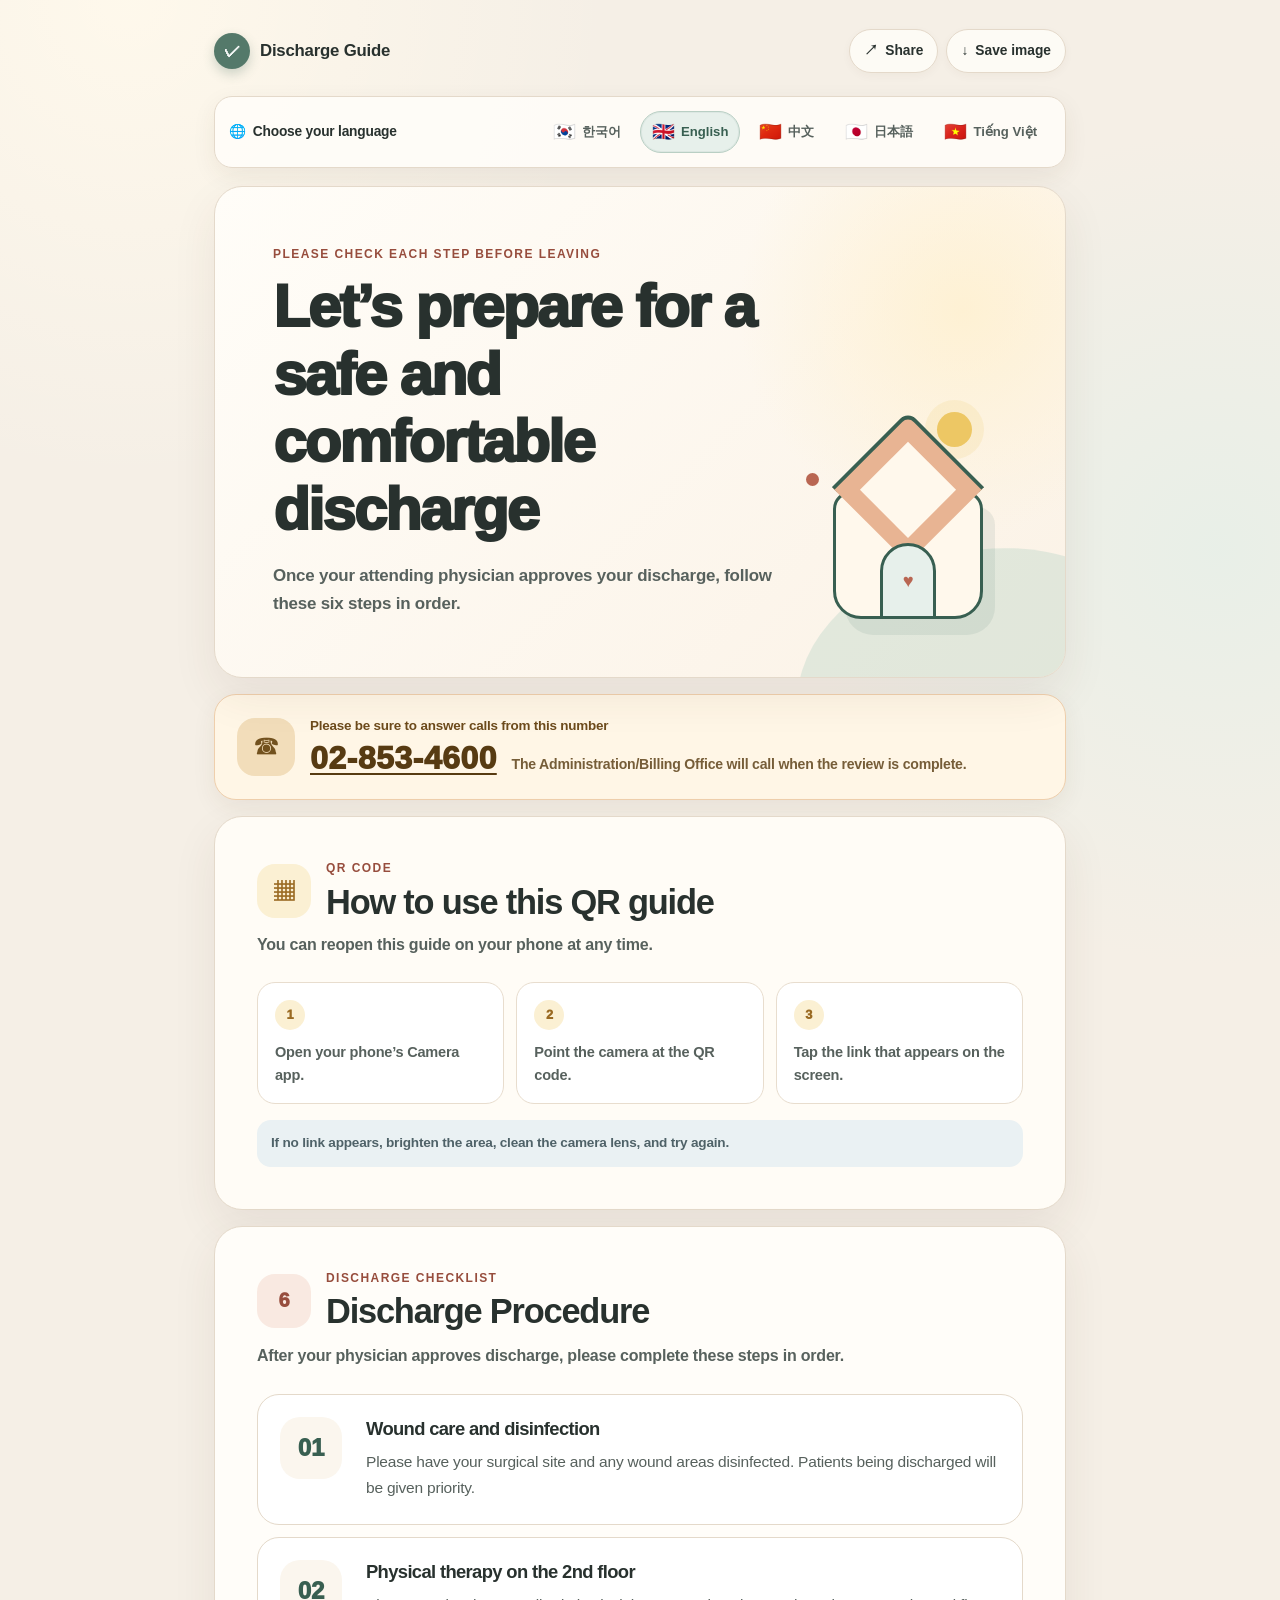
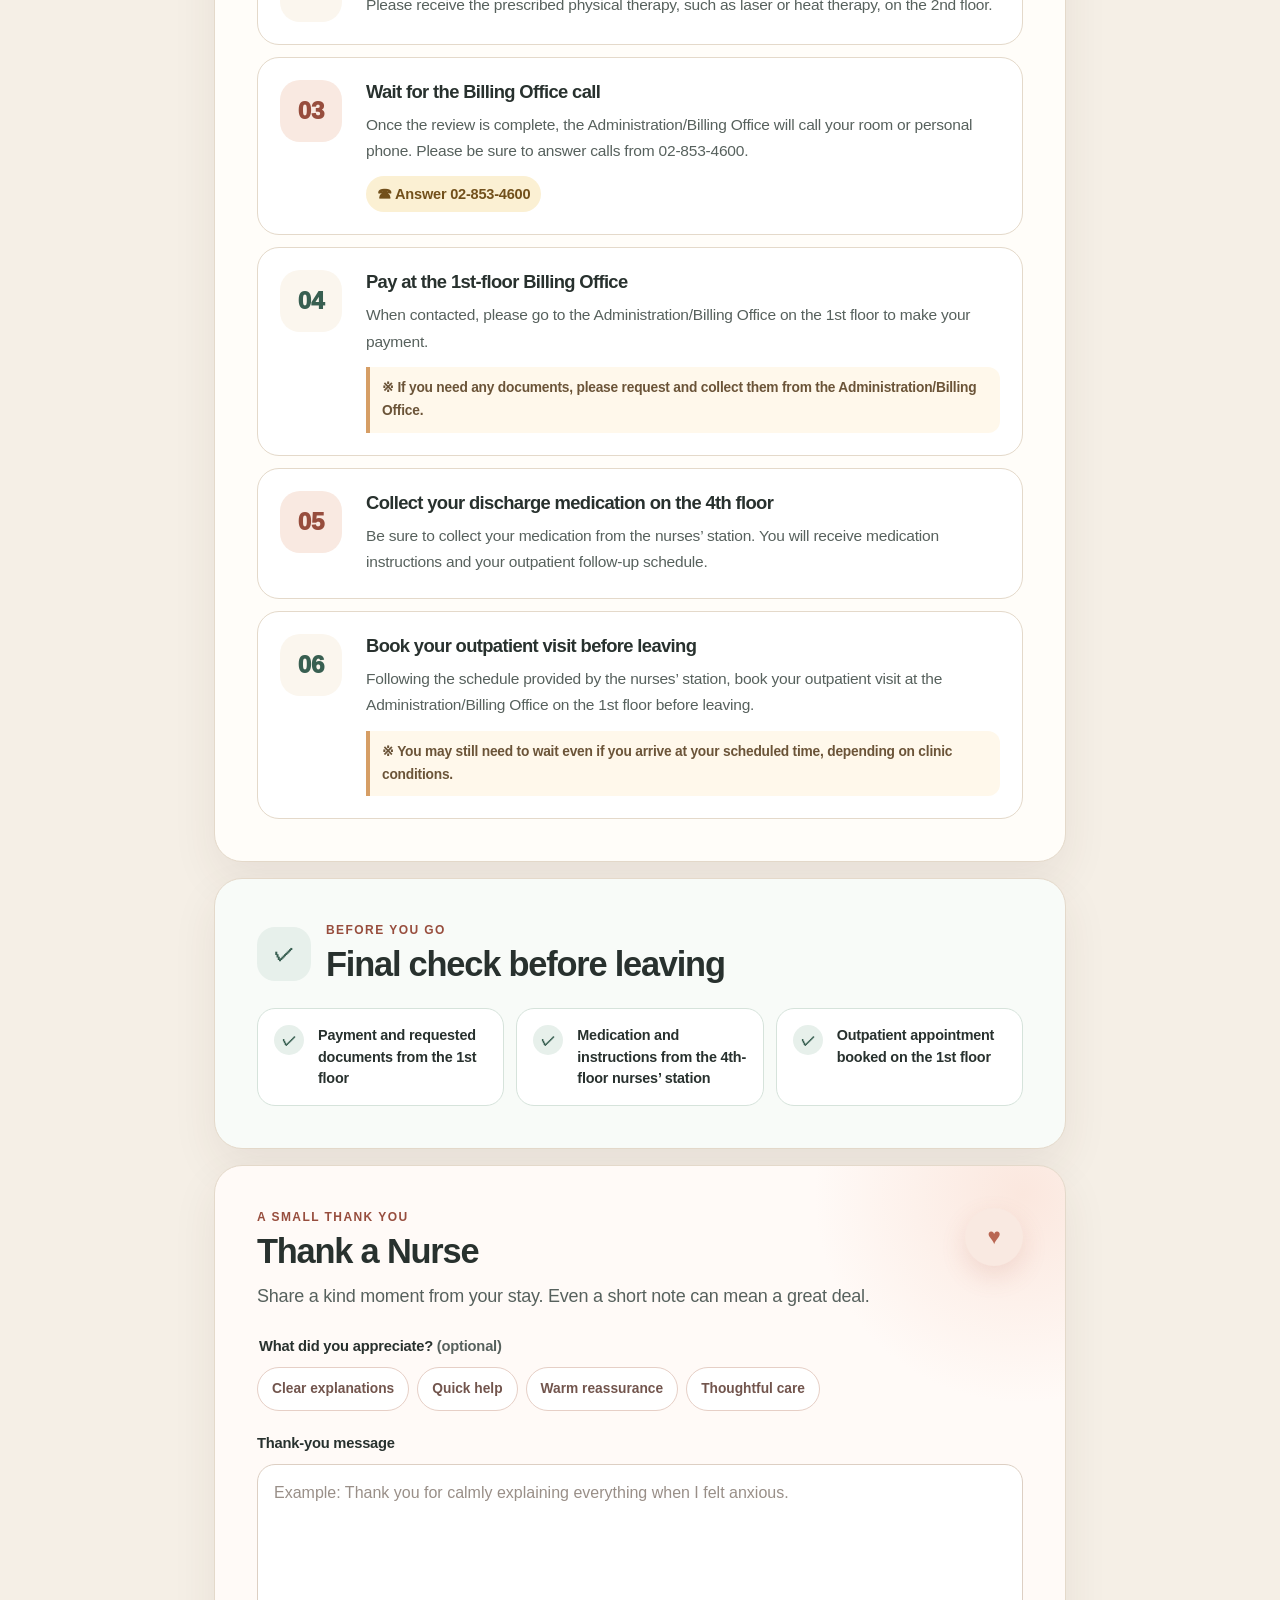
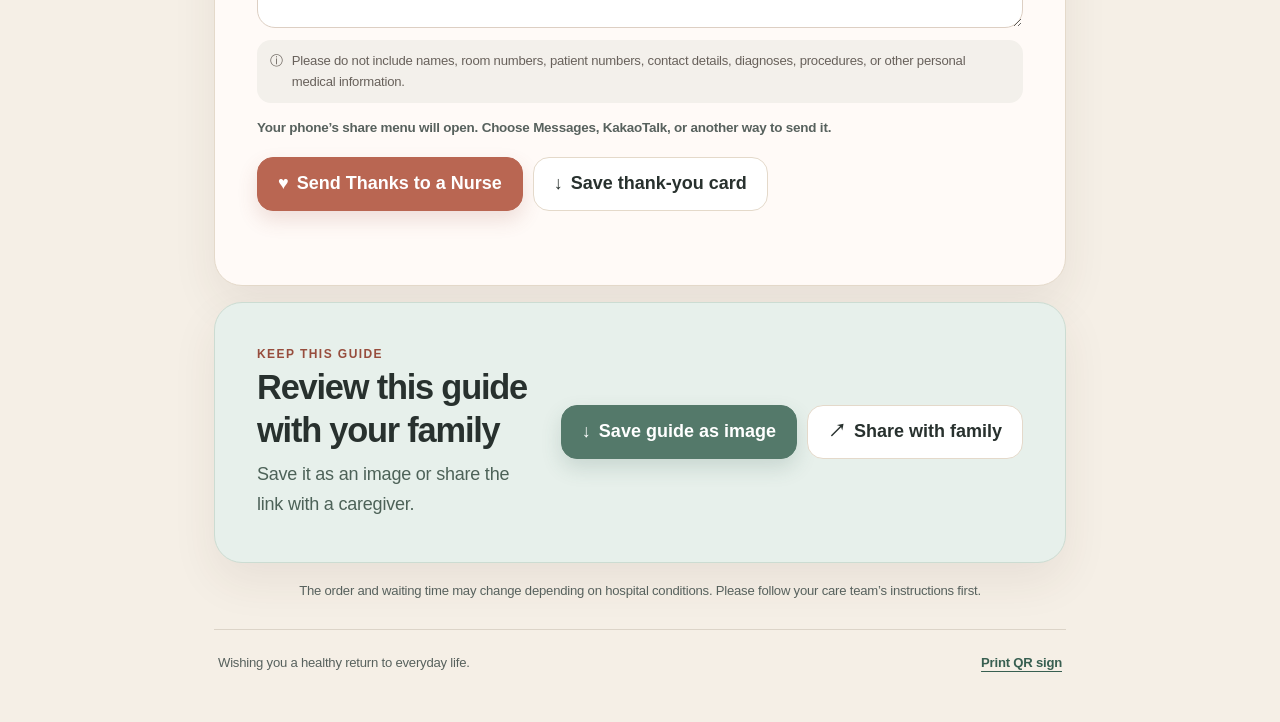
==== discharge/index.html @ b73a65ed "feat: add multilingual discharge guide" ====
<!doctype html>
<html lang="ko">
  <head>
    <meta charset="utf-8" />
    <meta name="viewport" content="width=device-width, initial-scale=1" />
    <meta name="theme-color" content="#f7f0e6" />
    <meta name="description" content="퇴원 절차를 큰 글씨와 여러 언어로 확인하고 이미지로 저장하거나 가족에게 공유할 수 있는 안내문입니다." />
    <meta property="og:type" content="website" />
    <meta property="og:title" content="퇴원 절차 안내" />
    <meta property="og:description" content="안전하고 편안한 퇴원을 함께 준비할게요. 6단계 퇴원 절차를 여러 언어로 확인하세요." />
    <meta property="og:url" content="https://94bavinck-arch.github.io/Perioperative_Care/discharge/" />
    <meta property="og:image" content="https://94bavinck-arch.github.io/Perioperative_Care/discharge/og.png" />
    <meta property="og:image:width" content="1734" />
    <meta property="og:image:height" content="907" />
    <meta property="og:image:alt" content="퇴원 절차 안내 — 안전하고 편안한 퇴원을 함께 준비할게요" />
    <meta name="twitter:card" content="summary_large_image" />
    <title>퇴원 절차 안내</title>
    <link rel="stylesheet" href="./styles.css?v=1" />
  </head>
  <body>
    <a id="skipLink" class="skip-link" href="#dischargeSteps">본문으로 바로가기</a>

    <main id="guideView" class="page-shell">
      <header class="site-header" aria-label="퇴원 안내 상단">
        <a class="brand-mark" href="./" aria-label="퇴원 절차 안내 홈">
          <span class="brand-icon" aria-hidden="true">✓</span>
          <span id="brandText">퇴원 안내</span>
        </a>
        <div class="header-actions">
          <button id="headerShareButton" class="icon-action" type="button">
            <span aria-hidden="true">↗</span>
            <span id="headerShareLabel">공유</span>
          </button>
          <button id="headerSaveButton" class="icon-action" type="button">
            <span aria-hidden="true">↓</span>
            <span id="headerSaveLabel">이미지 저장</span>
          </button>
        </div>
      </header>

      <nav class="language-panel" aria-labelledby="languageTitle">
        <div class="language-heading">
          <span aria-hidden="true">🌐</span>
          <strong id="languageTitle">언어를 선택하세요</strong>
        </div>
        <div id="languageButtons" class="language-buttons" role="radiogroup" aria-label="언어 선택"></div>
      </nav>

      <section class="hero-card" aria-labelledby="pageTitle">
        <div class="hero-copy">
          <p id="eyebrow" class="eyebrow">퇴원 전, 순서대로 확인해주세요</p>
          <h1 id="pageTitle">안전하고 편안한 퇴원을<br class="wide-only" /> 함께 준비할게요</h1>
          <p id="heroIntro" class="hero-intro">주치의가 퇴원을 허락하면 아래 6단계를 순서대로 진행합니다.</p>
        </div>
        <div class="hero-art" aria-hidden="true">
          <span class="sun-dot one"></span>
          <span class="sun-dot two"></span>
          <div class="home-shape">
            <span class="home-roof"></span>
            <span class="home-door">♥</span>
          </div>
        </div>
      </section>

      <section class="phone-alert" aria-labelledby="phoneTitle">
        <span class="phone-symbol" aria-hidden="true">☎</span>
        <div>
          <p id="phoneTitle">이 번호로 오는 전화를 꼭 받아주세요</p>
          <a href="tel:028534600" aria-label="02-853-4600 전화하기">02-853-4600</a>
          <span id="phoneHelp">심사가 끝나면 원무과에서 연락드립니다.</span>
        </div>
      </section>

      <section class="scan-card" aria-labelledby="scanTitle">
        <div class="section-heading compact">
          <span class="section-icon warm" aria-hidden="true">▦</span>
          <div>
            <p id="scanKicker" class="section-kicker">QR CODE</p>
            <h2 id="scanTitle">QR 안내문 이용 방법</h2>
          </div>
        </div>
        <p id="scanLead" class="section-lead">휴대폰으로 언제든 다시 볼 수 있습니다.</p>
        <ol id="scanSteps" class="scan-steps"></ol>
        <p id="scanTip" class="soft-note"></p>
      </section>

      <section class="guide-section" aria-labelledby="procedureTitle">
        <div class="section-heading">
          <span class="section-icon" aria-hidden="true">6</span>
          <div>
            <p id="procedureKicker" class="section-kicker">DISCHARGE CHECKLIST</p>
            <h2 id="procedureTitle">퇴원 절차</h2>
          </div>
        </div>
        <p id="procedureLead" class="section-lead">주치의 퇴원 허락 후 다음 순서대로 진행해주세요.</p>
        <div id="dischargeSteps" class="step-list" tabindex="-1"></div>
      </section>

      <section class="final-check" aria-labelledby="finalCheckTitle">
        <div class="section-heading compact">
          <span class="section-icon sage" aria-hidden="true">✓</span>
          <div>
            <p id="finalKicker" class="section-kicker">BEFORE YOU GO</p>
            <h2 id="finalCheckTitle">퇴원 전 마지막 확인</h2>
          </div>
        </div>
        <div id="finalCheckItems" class="check-grid"></div>
      </section>

      <section class="feedback-card" aria-labelledby="feedbackTitle">
        <div class="feedback-intro">
          <div>
            <p id="feedbackKicker" class="section-kicker">A SMALL THANK YOU</p>
            <h2 id="feedbackTitle">간호사에게 감사인사 전하기</h2>
            <p id="feedbackLead">입원 중 따뜻했던 순간을 남겨주세요. 짧은 한마디도 큰 힘이 됩니다.</p>
          </div>
          <span class="heart-badge" aria-hidden="true">♥</span>
        </div>

        <form id="feedbackForm" novalidate>
          <fieldset class="tag-fieldset">
            <legend id="tagLegend">어떤 점이 고마웠나요? <span>(선택)</span></legend>
            <div id="feedbackTags" class="feedback-tags"></div>
          </fieldset>
          <label class="message-field" for="feedbackMessage">
            <span id="messageLabel">감사 메시지</span>
            <textarea id="feedbackMessage" name="message" rows="5" maxlength="500" placeholder="예: 불안할 때 차분하게 설명해주셔서 감사했습니다." required></textarea>
          </label>
          <div class="privacy-note">
            <span aria-hidden="true">ⓘ</span>
            <p id="privacyText">이름, 병실, 환자번호, 연락처, 진단명·수술명 등 개인정보나 진료정보는 적지 마세요.</p>
          </div>
          <p id="feedbackModeNote" class="feedback-mode-note"></p>
          <div class="feedback-actions">
            <button id="sendThanksButton" class="primary-button" type="submit">
              <span aria-hidden="true">♥</span>
              <span id="sendThanksLabel">간호사에게 감사인사 전하기</span>
            </button>
            <button id="saveThanksButton" class="secondary-button" type="button">
              <span aria-hidden="true">↓</span>
              <span id="saveThanksLabel">감사카드 이미지 저장</span>
            </button>
          </div>
          <p id="feedbackStatus" class="form-status" role="status" aria-live="polite"></p>
        </form>
      </section>

      <section class="action-card" aria-labelledby="keepTitle">
        <div>
          <p id="keepKicker" class="section-kicker">KEEP THIS GUIDE</p>
          <h2 id="keepTitle">안내문을 가족과 함께 확인하세요</h2>
          <p id="keepLead">이미지로 보관하거나 보호자에게 링크를 보낼 수 있습니다.</p>
        </div>
        <div class="large-actions">
          <button id="saveGuideButton" class="primary-button" type="button">
            <span aria-hidden="true">↓</span>
            <span id="saveGuideLabel">안내문 이미지 저장</span>
          </button>
          <button id="shareGuideButton" class="secondary-button" type="button">
            <span aria-hidden="true">↗</span>
            <span id="shareGuideLabel">보호자에게 공유</span>
          </button>
        </div>
      </section>

      <p id="carePriority" class="care-priority">병원 상황에 따라 순서나 대기시간이 달라질 수 있으며, 담당 의료진의 설명이 우선입니다.</p>

      <footer class="site-footer">
        <span id="footerText">건강한 일상으로 돌아가는 길을 응원합니다.</span>
        <a id="posterLink" href="?poster=1">QR 안내문 인쇄</a>
      </footer>
    </main>

    <main id="posterView" class="poster-shell is-hidden" aria-labelledby="posterTitle">
      <section id="posterPaper" class="poster-paper">
        <p id="posterKicker" class="poster-kicker">DISCHARGE GUIDE</p>
        <h1 id="posterTitle">퇴원 절차,<br />휴대폰으로 편하게 확인하세요</h1>
        <p id="posterLead">카메라로 QR 코드를 비추고 화면에 뜨는 링크를 눌러주세요.</p>
        <div class="poster-qr-frame">
          <canvas id="posterQrCanvas" width="480" height="480" aria-label="퇴원 안내 QR code"></canvas>
        </div>
        <div id="posterSteps" class="poster-steps"></div>
        <p id="posterLanguages" class="poster-languages">🇰🇷 한국어 · 🇬🇧 English · 🇨🇳 中文 · 🇯🇵 日本語 · 🇻🇳 Tiếng Việt</p>
        <p id="posterPhone" class="poster-phone">원무과 연락 02-853-4600</p>
      </section>
      <div class="poster-actions">
        <button id="printPosterButton" class="primary-button" type="button">인쇄하기</button>
        <button id="downloadQrButton" class="secondary-button" type="button">QR 이미지 저장</button>
        <a id="backToGuideLink" class="text-link" href="./">안내문으로 돌아가기</a>
      </div>
    </main>

    <div id="toast" class="toast" role="status" aria-live="polite"></div>

    <noscript>
      <div class="noscript-box">이 안내문을 보려면 브라우저에서 JavaScript를 허용해주세요. 원무과 연락: 02-853-4600</div>
    </noscript>

    <script src="./config.js?v=1"></script>
    <script src="../qrcode.js?v=2.0.4"></script>
    <script src="./app.js?v=1"></script>
  </body>
</html>
---- discharge/styles.css ----
:root {
  color-scheme: light;
  --page: #f5efe6;
  --page-deep: #eee4d7;
  --surface: #fffdf9;
  --surface-soft: #fbf6ee;
  --ink: #28312e;
  --ink-soft: #57615d;
  --line: #e4d9ca;
  --sage: #54796a;
  --sage-deep: #385f51;
  --sage-soft: #e7f0eb;
  --coral: #b96652;
  --coral-deep: #974d3d;
  --coral-soft: #f9e9e1;
  --amber: #9a6a22;
  --amber-soft: #fbf0d3;
  --blue-soft: #eaf1f3;
  --focus: #245f9a;
  --shadow: 0 18px 45px rgba(74, 55, 35, 0.08);
  --shadow-small: 0 8px 24px rgba(74, 55, 35, 0.07);
}

* {
  box-sizing: border-box;
}

html {
  scroll-behavior: smooth;
  -webkit-text-size-adjust: 100%;
}

body {
  margin: 0;
  min-width: 320px;
  min-height: 100vh;
  background:
    radial-gradient(circle at 10% 0%, rgba(255, 249, 236, 0.95) 0, transparent 30rem),
    radial-gradient(circle at 95% 14%, rgba(228, 239, 232, 0.75) 0, transparent 26rem),
    var(--page);
  color: var(--ink);
  font-family: -apple-system, BlinkMacSystemFont, "Apple SD Gothic Neo", "Noto Sans KR", "Segoe UI", sans-serif;
  font-size: 18px;
  line-height: 1.65;
  letter-spacing: -0.012em;
  overflow-wrap: anywhere;
}

button,
textarea,
input {
  font: inherit;
}

button,
a {
  -webkit-tap-highlight-color: transparent;
}

button {
  cursor: pointer;
}

button:focus-visible,
a:focus-visible,
textarea:focus-visible,
[tabindex]:focus-visible {
  outline: 3px solid var(--focus);
  outline-offset: 3px;
}

h1,
h2,
h3,
p {
  margin-top: 0;
}

h1,
h2,
h3 {
  letter-spacing: -0.035em;
}

.is-hidden {
  display: none !important;
}

.skip-link {
  position: fixed;
  top: 10px;
  left: 10px;
  z-index: 100;
  transform: translateY(-160%);
  border-radius: 10px;
  background: var(--ink);
  color: #fff;
  padding: 10px 14px;
  font-weight: 800;
  text-decoration: none;
}

.skip-link:focus {
  transform: translateY(0);
}

.page-shell {
  width: min(900px, 100%);
  margin: 0 auto;
  padding: 22px 24px 48px;
}

.site-header {
  display: flex;
  align-items: center;
  justify-content: space-between;
  gap: 16px;
  min-height: 58px;
  margin-bottom: 16px;
}

.brand-mark {
  display: inline-flex;
  align-items: center;
  gap: 10px;
  color: var(--ink);
  font-size: 1.05rem;
  font-weight: 900;
  text-decoration: none;
}

.brand-icon {
  display: grid;
  place-items: center;
  width: 36px;
  height: 36px;
  border-radius: 50%;
  background: var(--sage);
  color: #fff;
  box-shadow: 0 5px 12px rgba(56, 95, 81, 0.24);
}

.header-actions {
  display: flex;
  gap: 8px;
}

.icon-action {
  display: inline-flex;
  align-items: center;
  justify-content: center;
  gap: 7px;
  min-height: 44px;
  border: 1px solid var(--line);
  border-radius: 999px;
  background: rgba(255, 253, 249, 0.86);
  color: var(--ink);
  padding: 0 14px;
  font-size: 0.86rem;
  font-weight: 850;
  box-shadow: 0 3px 10px rgba(74, 55, 35, 0.04);
}

.icon-action:hover {
  border-color: #cabaa7;
  background: #fff;
}

.language-panel {
  display: flex;
  align-items: center;
  justify-content: space-between;
  gap: 14px;
  margin-bottom: 18px;
  border: 1px solid var(--line);
  border-radius: 18px;
  background: rgba(255, 253, 249, 0.9);
  padding: 12px 14px;
  box-shadow: var(--shadow-small);
}

.language-heading {
  display: flex;
  align-items: center;
  gap: 7px;
  flex: 0 0 auto;
  font-size: 0.86rem;
}

.language-buttons {
  display: flex;
  justify-content: flex-end;
  gap: 7px;
  overflow-x: auto;
  scrollbar-width: thin;
  padding: 2px;
}

.language-button {
  display: inline-flex;
  align-items: center;
  justify-content: center;
  gap: 6px;
  min-width: max-content;
  min-height: 42px;
  border: 1px solid transparent;
  border-radius: 999px;
  background: transparent;
  color: var(--ink-soft);
  padding: 0 11px;
  font-size: 0.82rem;
  font-weight: 800;
}

.language-button .flag {
  font-size: 1.15rem;
  line-height: 1;
}

.language-button:hover {
  background: var(--surface-soft);
}

.language-button[aria-checked="true"] {
  border-color: #b9cfc4;
  background: var(--sage-soft);
  color: var(--sage-deep);
  box-shadow: inset 0 0 0 1px rgba(56, 95, 81, 0.06);
}

.hero-card,
.scan-card,
.guide-section,
.final-check,
.feedback-card,
.action-card {
  border: 1px solid var(--line);
  border-radius: 28px;
  background: var(--surface);
  box-shadow: var(--shadow);
}

.hero-card {
  position: relative;
  display: grid;
  grid-template-columns: 1fr 210px;
  min-height: 340px;
  margin-bottom: 16px;
  padding: clamp(30px, 6vw, 58px);
  overflow: hidden;
  background:
    radial-gradient(circle at 88% 25%, rgba(255, 239, 202, 0.72) 0, transparent 14rem),
    linear-gradient(135deg, #fffdf8, #fbf2e6);
}

.hero-card::after {
  content: "";
  position: absolute;
  right: -90px;
  bottom: -125px;
  width: 360px;
  height: 250px;
  border-radius: 50%;
  background: rgba(197, 218, 205, 0.48);
  transform: rotate(-14deg);
}

.hero-copy {
  position: relative;
  z-index: 2;
  align-self: center;
}

.eyebrow,
.section-kicker {
  margin-bottom: 8px;
  color: var(--coral-deep);
  font-size: 0.75rem;
  font-weight: 900;
  letter-spacing: 0.12em;
  text-transform: uppercase;
}

.hero-card h1 {
  max-width: 620px;
  margin-bottom: 18px;
  font-size: clamp(2.1rem, 7.3vw, 3.75rem);
  line-height: 1.13;
  font-weight: 920;
}

.hero-intro {
  max-width: 600px;
  margin-bottom: 0;
  color: var(--ink-soft);
  font-size: 1.06rem;
  font-weight: 650;
  line-height: 1.68;
}

.hero-art {
  position: relative;
  z-index: 2;
  align-self: end;
  width: 190px;
  height: 210px;
}

.home-shape {
  position: absolute;
  right: 4px;
  bottom: 0;
  width: 150px;
  height: 128px;
  border-radius: 18px 18px 28px 28px;
  background: #fff8ec;
  border: 3px solid var(--sage-deep);
  box-shadow: 12px 16px 0 rgba(84, 121, 106, 0.11);
}

.home-roof {
  position: absolute;
  left: 18px;
  top: -61px;
  width: 108px;
  height: 108px;
  border-top: 4px solid var(--sage-deep);
  border-left: 4px solid var(--sage-deep);
  border-radius: 12px 0 0 0;
  background: #e8b493;
  transform: rotate(45deg);
}

.home-roof::after {
  content: "";
  position: absolute;
  inset: 18px;
  background: #fff8ec;
}

.home-door {
  position: absolute;
  left: 50%;
  bottom: -3px;
  display: grid;
  place-items: center;
  width: 56px;
  height: 76px;
  border: 3px solid var(--sage-deep);
  border-radius: 28px 28px 0 0;
  background: var(--sage-soft);
  color: var(--coral);
  font-size: 1.15rem;
  transform: translateX(-50%);
}

.sun-dot {
  position: absolute;
  display: block;
  border-radius: 50%;
  background: #edc764;
}

.sun-dot.one {
  top: 3px;
  right: 15px;
  width: 35px;
  height: 35px;
  box-shadow: 0 0 0 12px rgba(237, 199, 100, 0.16);
}

.sun-dot.two {
  top: 64px;
  left: 9px;
  width: 13px;
  height: 13px;
  background: var(--coral);
}

.phone-alert {
  display: grid;
  grid-template-columns: 58px 1fr;
  gap: 15px;
  align-items: center;
  margin-bottom: 16px;
  border: 1px solid #efcfac;
  border-radius: 22px;
  background: #fff6e6;
  padding: 20px 22px;
  box-shadow: var(--shadow-small);
}

.phone-symbol {
  display: grid;
  place-items: center;
  width: 58px;
  height: 58px;
  border-radius: 18px;
  background: #f2ddba;
  color: #72511e;
  font-size: 1.7rem;
}

.phone-alert p {
  margin-bottom: 1px;
  color: #6d4b1c;
  font-size: 0.84rem;
  font-weight: 850;
}

.phone-alert a {
  display: inline-block;
  margin-right: 10px;
  color: #573b12;
  font-size: clamp(1.45rem, 5vw, 2rem);
  font-weight: 950;
  letter-spacing: 0.015em;
  line-height: 1.25;
  text-decoration-thickness: 2px;
  text-underline-offset: 4px;
}

.phone-alert div > span {
  color: #765d38;
  font-size: 0.88rem;
  font-weight: 650;
}

.scan-card,
.guide-section,
.final-check,
.feedback-card,
.action-card {
  margin-top: 16px;
  padding: clamp(24px, 5vw, 42px);
}

.section-heading {
  display: flex;
  align-items: center;
  gap: 15px;
  margin-bottom: 10px;
}

.section-heading.compact {
  margin-bottom: 8px;
}

.section-heading h2,
.feedback-card h2,
.action-card h2 {
  margin-bottom: 0;
  font-size: clamp(1.55rem, 4.5vw, 2.15rem);
  line-height: 1.25;
}

.section-heading .section-kicker,
.feedback-intro .section-kicker,
.action-card .section-kicker {
  margin-bottom: 2px;
}

.section-icon {
  display: grid;
  place-items: center;
  flex: 0 0 auto;
  width: 54px;
  height: 54px;
  border-radius: 18px;
  background: var(--coral-soft);
  color: var(--coral-deep);
  font-size: 1.25rem;
  font-weight: 950;
}

.section-icon.warm {
  background: var(--amber-soft);
  color: var(--amber);
}

.section-icon.sage {
  background: var(--sage-soft);
  color: var(--sage-deep);
}

.section-lead {
  margin-bottom: 24px;
  color: var(--ink-soft);
  font-size: 1rem;
  font-weight: 620;
}

.scan-card {
  background: #fffcf6;
}

.scan-steps {
  display: grid;
  grid-template-columns: repeat(3, 1fr);
  gap: 12px;
  margin: 0;
  padding: 0;
  counter-reset: scan;
  list-style: none;
}

.scan-steps li {
  min-width: 0;
  border: 1px solid #e8ddce;
  border-radius: 18px;
  background: #fff;
  padding: 17px;
  color: var(--ink-soft);
  font-size: 0.91rem;
  font-weight: 650;
  line-height: 1.55;
}

.scan-steps li::before {
  counter-increment: scan;
  content: counter(scan);
  display: grid;
  place-items: center;
  width: 30px;
  height: 30px;
  margin-bottom: 11px;
  border-radius: 50%;
  background: var(--amber-soft);
  color: var(--amber);
  font-size: 0.8rem;
  font-weight: 950;
}

.soft-note {
  margin: 16px 0 0;
  border-radius: 14px;
  background: var(--blue-soft);
  color: #4f6268;
  padding: 12px 14px;
  font-size: 0.85rem;
  font-weight: 650;
}

.step-list {
  display: grid;
  gap: 12px;
}

.step-card {
  position: relative;
  display: grid;
  grid-template-columns: 68px 1fr;
  gap: 18px;
  border: 1px solid var(--line);
  border-radius: 22px;
  background: #fff;
  padding: 22px;
  transition: border-color 0.18s ease, transform 0.18s ease, box-shadow 0.18s ease;
}

.step-card:hover {
  border-color: #cfc0ae;
  transform: translateY(-1px);
  box-shadow: 0 10px 28px rgba(74, 55, 35, 0.06);
}

.step-number {
  display: grid;
  place-items: center;
  align-self: start;
  width: 62px;
  height: 62px;
  border-radius: 20px;
  background: var(--surface-soft);
  color: var(--sage-deep);
  font-size: 1.5rem;
  font-weight: 950;
}

.step-card.important .step-number {
  background: var(--coral-soft);
  color: var(--coral-deep);
}

.step-card h3 {
  margin-bottom: 7px;
  font-size: 1.15rem;
  line-height: 1.35;
}

.step-card p {
  margin-bottom: 0;
  color: var(--ink-soft);
  font-size: 0.97rem;
  line-height: 1.72;
}

.step-card strong,
.step-note strong {
  color: var(--ink);
  font-weight: 900;
}

.step-note {
  margin-top: 12px;
  border-left: 4px solid #d69e65;
  border-radius: 0 12px 12px 0;
  background: #fff8eb;
  padding: 10px 12px;
  color: #6b5438;
  font-size: 0.86rem;
  font-weight: 650;
}

.step-phone {
  display: inline-flex;
  align-items: center;
  gap: 6px;
  margin-top: 11px;
  border-radius: 999px;
  background: var(--amber-soft);
  color: #72501b;
  padding: 6px 11px;
  font-size: 0.91rem;
  font-weight: 900;
  text-decoration: none;
}

.final-check {
  background: #f8fbf8;
}

.check-grid {
  display: grid;
  grid-template-columns: repeat(3, 1fr);
  gap: 12px;
  margin-top: 22px;
}

.check-item {
  display: grid;
  grid-template-columns: 34px 1fr;
  gap: 10px;
  align-items: start;
  min-width: 0;
  border: 1px solid #d6e3db;
  border-radius: 18px;
  background: #fff;
  padding: 16px;
  color: var(--ink);
  font-size: 0.9rem;
  font-weight: 800;
  line-height: 1.48;
}

.check-dot {
  display: grid;
  place-items: center;
  width: 30px;
  height: 30px;
  border-radius: 50%;
  background: var(--sage-soft);
  color: var(--sage-deep);
  font-weight: 950;
}

.feedback-card {
  overflow: hidden;
  background:
    radial-gradient(circle at 95% 4%, rgba(249, 222, 210, 0.68), transparent 13rem),
    #fffaf7;
}

.feedback-intro {
  display: flex;
  align-items: flex-start;
  justify-content: space-between;
  gap: 16px;
  margin-bottom: 22px;
}

.feedback-intro p:last-child {
  max-width: 650px;
  margin: 9px 0 0;
  color: var(--ink-soft);
}

.heart-badge {
  display: grid;
  place-items: center;
  flex: 0 0 auto;
  width: 58px;
  height: 58px;
  border-radius: 50%;
  background: var(--coral-soft);
  color: var(--coral);
  box-shadow: 0 10px 26px rgba(185, 102, 82, 0.16);
  font-size: 1.4rem;
}

.tag-fieldset {
  margin: 0 0 20px;
  padding: 0;
  border: 0;
}

.tag-fieldset legend,
.message-field > span {
  display: block;
  margin-bottom: 9px;
  color: var(--ink);
  font-size: 0.92rem;
  font-weight: 850;
}

.tag-fieldset legend span {
  color: var(--ink-soft);
  font-weight: 600;
}

.feedback-tags {
  display: flex;
  flex-wrap: wrap;
  gap: 8px;
}

.tag-button {
  min-height: 44px;
  border: 1px solid #e6cfc6;
  border-radius: 999px;
  background: #fff;
  color: #72554d;
  padding: 0 14px;
  font-size: 0.86rem;
  font-weight: 800;
}

.tag-button[aria-pressed="true"] {
  border-color: var(--coral);
  background: var(--coral-soft);
  color: var(--coral-deep);
  box-shadow: inset 0 0 0 1px rgba(151, 77, 61, 0.07);
}

.message-field {
  display: block;
}

.message-field textarea {
  display: block;
  width: 100%;
  min-height: 150px;
  resize: vertical;
  border: 1px solid #ddcfc3;
  border-radius: 18px;
  background: #fff;
  color: var(--ink);
  padding: 15px 16px;
  font-size: 1rem;
  line-height: 1.65;
}

.message-field textarea::placeholder {
  color: #998f88;
}

.message-field textarea:focus {
  border-color: var(--coral);
  box-shadow: 0 0 0 4px rgba(185, 102, 82, 0.13);
  outline: none;
}

.privacy-note {
  display: flex;
  gap: 9px;
  align-items: flex-start;
  margin-top: 12px;
  border-radius: 14px;
  background: #f3f0eb;
  color: #68615b;
  padding: 11px 13px;
  font-size: 0.82rem;
  line-height: 1.55;
}

.privacy-note p {
  margin: 0;
}

.feedback-mode-note {
  margin: 14px 0 0;
  color: var(--ink-soft);
  font-size: 0.84rem;
  font-weight: 650;
}

.feedback-actions,
.large-actions {
  display: flex;
  flex-wrap: wrap;
  gap: 10px;
  margin-top: 18px;
}

.primary-button,
.secondary-button {
  display: inline-flex;
  align-items: center;
  justify-content: center;
  gap: 8px;
  min-height: 54px;
  border-radius: 16px;
  padding: 0 20px;
  font-weight: 900;
  line-height: 1.2;
}

.primary-button {
  border: 1px solid var(--sage);
  background: var(--sage);
  color: #fff;
  box-shadow: 0 9px 20px rgba(56, 95, 81, 0.17);
}

.primary-button:hover {
  border-color: var(--sage-deep);
  background: var(--sage-deep);
}

.primary-button:disabled {
  cursor: progress;
  opacity: 0.68;
}

.feedback-card .primary-button {
  border-color: var(--coral);
  background: var(--coral);
  box-shadow: 0 9px 20px rgba(151, 77, 61, 0.16);
}

.feedback-card .primary-button:hover {
  border-color: var(--coral-deep);
  background: var(--coral-deep);
}

.secondary-button {
  border: 1px solid var(--line);
  background: #fff;
  color: var(--ink);
}

.secondary-button:hover {
  border-color: #c9bbaa;
  background: var(--surface-soft);
}

.form-status {
  min-height: 1.5em;
  margin: 11px 0 0;
  color: var(--sage-deep);
  font-size: 0.86rem;
  font-weight: 800;
}

.form-status.error {
  color: #a33d34;
}

.action-card {
  display: grid;
  grid-template-columns: 1fr auto;
  gap: 22px;
  align-items: center;
  background: var(--sage-soft);
  border-color: #ccdcd2;
}

.action-card p:last-child {
  margin: 8px 0 0;
  color: #4d6258;
}

.action-card .large-actions {
  justify-content: flex-end;
  margin-top: 0;
}

.care-priority {
  margin: 18px auto 0;
  color: var(--ink-soft);
  font-size: 0.82rem;
  line-height: 1.55;
  text-align: center;
}

.site-footer {
  display: flex;
  align-items: center;
  justify-content: space-between;
  gap: 16px;
  margin-top: 28px;
  border-top: 1px solid rgba(132, 113, 91, 0.22);
  padding: 22px 4px 0;
  color: var(--ink-soft);
  font-size: 0.82rem;
}

.site-footer a,
.text-link {
  color: var(--sage-deep);
  font-weight: 850;
  text-underline-offset: 4px;
}

.toast {
  position: fixed;
  left: 50%;
  bottom: 24px;
  z-index: 50;
  width: max-content;
  max-width: calc(100% - 32px);
  transform: translate(-50%, 140%);
  border-radius: 999px;
  background: #26302c;
  color: #fff;
  padding: 12px 18px;
  box-shadow: 0 12px 30px rgba(30, 35, 33, 0.22);
  opacity: 0;
  font-size: 0.88rem;
  font-weight: 800;
  text-align: center;
  transition: transform 0.22s ease, opacity 0.22s ease;
  pointer-events: none;
}

.toast.show {
  transform: translate(-50%, 0);
  opacity: 1;
}

.noscript-box {
  position: fixed;
  inset: auto 16px 16px;
  z-index: 99;
  border-radius: 14px;
  background: #fff3cd;
  color: #5f491a;
  padding: 14px;
  font-weight: 800;
}

.poster-shell {
  width: min(820px, 100%);
  margin: 0 auto;
  padding: 30px 20px 50px;
}

.poster-paper {
  position: relative;
  min-height: 1080px;
  overflow: hidden;
  border: 1px solid var(--line);
  border-radius: 28px;
  background:
    radial-gradient(circle at 88% 10%, rgba(246, 211, 179, 0.72), transparent 17rem),
    radial-gradient(circle at 0% 100%, rgba(204, 224, 211, 0.68), transparent 22rem),
    #fffdf8;
  padding: clamp(38px, 7vw, 70px);
  box-shadow: var(--shadow);
  text-align: center;
}

.poster-paper::before,
.poster-paper::after {
  content: "";
  position: absolute;
  border-radius: 50%;
  pointer-events: none;
}

.poster-paper::before {
  top: -80px;
  right: -70px;
  width: 260px;
  height: 260px;
  border: 2px solid rgba(185, 102, 82, 0.2);
}

.poster-paper::after {
  left: -130px;
  bottom: -160px;
  width: 400px;
  height: 400px;
  background: rgba(84, 121, 106, 0.08);
}

.poster-kicker {
  margin-bottom: 12px;
  color: var(--coral-deep);
  font-size: 0.82rem;
  font-weight: 950;
  letter-spacing: 0.16em;
}

.poster-paper h1 {
  position: relative;
  z-index: 1;
  margin-bottom: 15px;
  font-size: clamp(2.25rem, 7vw, 4rem);
  line-height: 1.17;
}

.poster-paper > p:nth-of-type(2) {
  position: relative;
  z-index: 1;
  max-width: 600px;
  margin: 0 auto 24px;
  color: var(--ink-soft);
  font-size: 1.08rem;
  font-weight: 650;
}

.poster-qr-frame {
  position: relative;
  z-index: 1;
  display: grid;
  place-items: center;
  width: min(420px, 80vw);
  margin: 0 auto;
  aspect-ratio: 1;
  border: 12px solid #fff;
  border-radius: 28px;
  background: #fff;
  box-shadow: 0 16px 44px rgba(50, 42, 32, 0.14);
}

#posterQrCanvas {
  display: block;
  width: 100%;
  height: auto;
  aspect-ratio: 1;
  image-rendering: pixelated;
}

.poster-steps {
  position: relative;
  z-index: 1;
  display: grid;
  grid-template-columns: repeat(3, 1fr);
  gap: 10px;
  margin: 30px 0 22px;
}

.poster-step {
  border: 1px solid var(--line);
  border-radius: 16px;
  background: rgba(255, 255, 255, 0.86);
  padding: 13px 10px;
  color: var(--ink-soft);
  font-size: 0.78rem;
  font-weight: 750;
  line-height: 1.45;
}

.poster-step strong {
  display: block;
  margin-bottom: 3px;
  color: var(--coral-deep);
  font-size: 0.95rem;
}

.poster-languages,
.poster-phone {
  position: relative;
  z-index: 1;
}

.poster-languages {
  margin-bottom: 8px;
  color: var(--ink);
  font-size: 0.86rem;
  font-weight: 800;
}

.poster-phone {
  display: inline-block;
  margin: 0;
  border-radius: 999px;
  background: var(--amber-soft);
  color: #6f4b17;
  padding: 8px 15px;
  font-size: 0.88rem;
  font-weight: 900;
}

.poster-actions {
  display: flex;
  align-items: center;
  justify-content: center;
  flex-wrap: wrap;
  gap: 10px;
  margin-top: 18px;
}

.poster-actions .text-link {
  padding: 12px;
}

@media (max-width: 760px) {
  body {
    font-size: 17px;
  }

  .page-shell {
    padding: 12px 12px 36px;
  }

  .site-header {
    min-height: 50px;
    margin-bottom: 10px;
  }

  .brand-mark {
    font-size: 0.94rem;
  }

  .brand-icon {
    width: 32px;
    height: 32px;
  }

  .icon-action {
    width: 43px;
    min-height: 43px;
    border-radius: 50%;
    padding: 0;
  }

  .icon-action span:last-child {
    position: absolute;
    width: 1px;
    height: 1px;
    overflow: hidden;
    clip: rect(0 0 0 0);
    white-space: nowrap;
  }

  .language-panel {
    display: block;
    border-radius: 16px;
    padding: 10px;
  }

  .language-heading {
    margin: 0 3px 7px;
    font-size: 0.78rem;
  }

  .language-buttons {
    justify-content: flex-start;
  }

  .language-button {
    min-height: 41px;
    padding: 0 10px;
  }

  .hero-card,
  .scan-card,
  .guide-section,
  .final-check,
  .feedback-card,
  .action-card {
    border-radius: 22px;
  }

  .hero-card {
    display: block;
    min-height: 0;
    padding: 31px 24px 150px;
  }

  .hero-card h1 {
    font-size: clamp(2rem, 10.4vw, 3rem);
  }

  .hero-art {
    position: absolute;
    right: 18px;
    bottom: 10px;
    width: 145px;
    height: 140px;
    transform: scale(0.72);
    transform-origin: right bottom;
  }

  .phone-alert {
    grid-template-columns: 48px 1fr;
    gap: 12px;
    padding: 17px;
  }

  .phone-symbol {
    width: 48px;
    height: 48px;
    border-radius: 15px;
  }

  .phone-alert a,
  .phone-alert div > span {
    display: block;
  }

  .scan-card,
  .guide-section,
  .final-check,
  .feedback-card,
  .action-card {
    padding: 23px 18px;
  }

  .section-icon {
    width: 48px;
    height: 48px;
    border-radius: 16px;
  }

  .scan-steps,
  .check-grid,
  .poster-steps {
    grid-template-columns: 1fr;
  }

  .scan-steps li {
    display: grid;
    grid-template-columns: 30px 1fr;
    gap: 10px;
    align-items: center;
  }

  .scan-steps li::before {
    margin-bottom: 0;
  }

  .step-card {
    grid-template-columns: 50px 1fr;
    gap: 13px;
    border-radius: 18px;
    padding: 17px 15px;
  }

  .step-number {
    width: 48px;
    height: 48px;
    border-radius: 16px;
    font-size: 1.18rem;
  }

  .step-card h3 {
    font-size: 1.04rem;
  }

  .step-card p {
    font-size: 0.94rem;
  }

  .feedback-intro {
    gap: 10px;
  }

  .heart-badge {
    width: 46px;
    height: 46px;
  }

  .feedback-actions,
  .large-actions {
    display: grid;
    grid-template-columns: 1fr;
  }

  .primary-button,
  .secondary-button {
    width: 100%;
  }

  .action-card {
    grid-template-columns: 1fr;
  }

  .site-footer {
    display: grid;
    text-align: center;
  }

  .poster-shell {
    padding: 12px 10px 34px;
  }

  .poster-paper {
    min-height: 0;
    border-radius: 22px;
    padding: 36px 20px;
  }

  .poster-paper h1 {
    font-size: clamp(2rem, 10vw, 3rem);
  }
}

@media (max-width: 440px) {
  .wide-only {
    display: none;
  }

  .language-button .language-name {
    max-width: 66px;
    overflow: hidden;
    text-overflow: ellipsis;
  }

  .step-card {
    grid-template-columns: 44px 1fr;
    gap: 11px;
  }

  .step-number {
    width: 42px;
    height: 42px;
    border-radius: 14px;
    font-size: 1.05rem;
  }
}

@media (prefers-reduced-motion: reduce) {
  html {
    scroll-behavior: auto;
  }

  *,
  *::before,
  *::after {
    transition-duration: 0.01ms !important;
    animation-duration: 0.01ms !important;
    animation-iteration-count: 1 !important;
  }
}

@media print {
  @page {
    size: A4 portrait;
    margin: 0;
  }

  body {
    background: #fff;
  }

  #guideView,
  .poster-actions,
  .toast,
  .skip-link,
  .noscript-box {
    display: none !important;
  }

  #posterView {
    display: block !important;
    width: 210mm;
    margin: 0;
    padding: 0;
  }

  .poster-paper {
    width: 210mm;
    min-height: 297mm;
    border: 0;
    border-radius: 0;
    box-shadow: none;
    padding: 18mm 20mm 14mm;
    print-color-adjust: exact;
    -webkit-print-color-adjust: exact;
  }

  .poster-paper h1 {
    font-size: 13mm;
  }

  .poster-qr-frame {
    width: 95mm;
    border-width: 4mm;
  }

  .poster-steps {
    grid-template-columns: repeat(3, 1fr);
  }
}
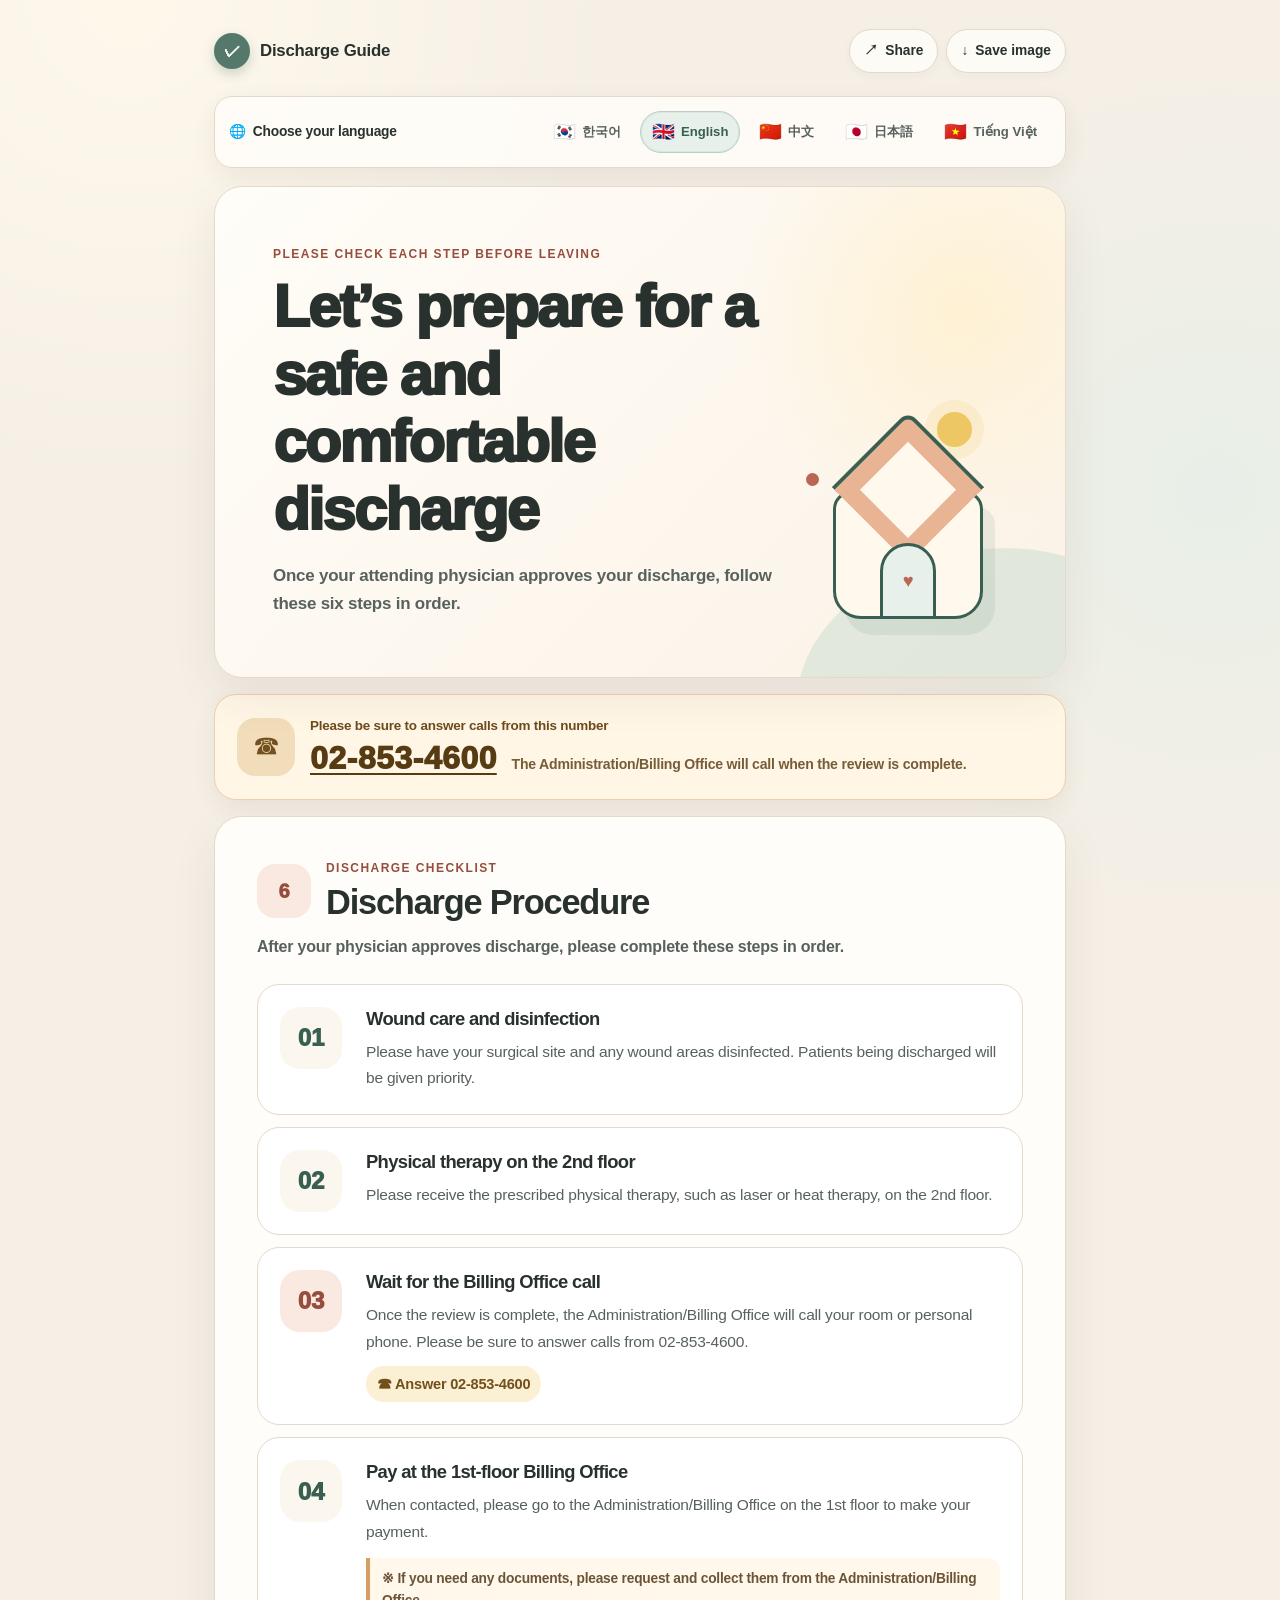
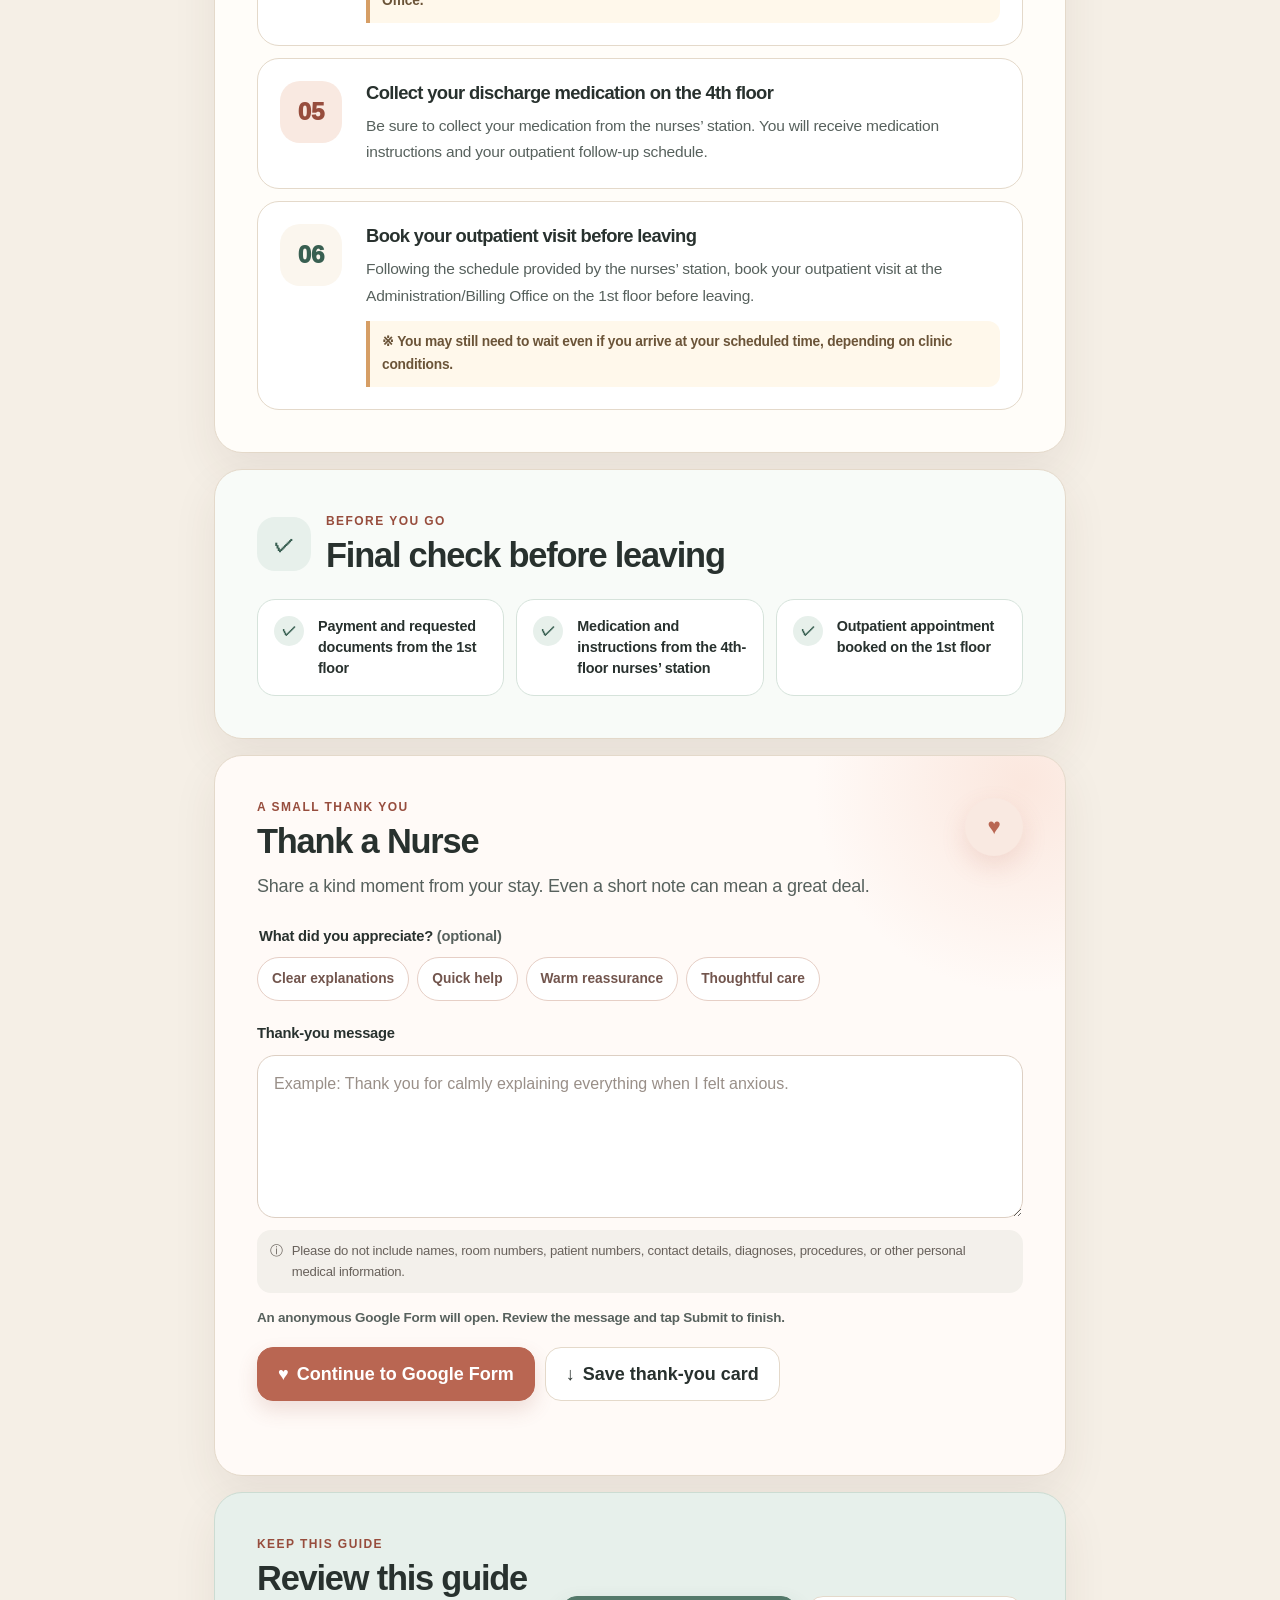
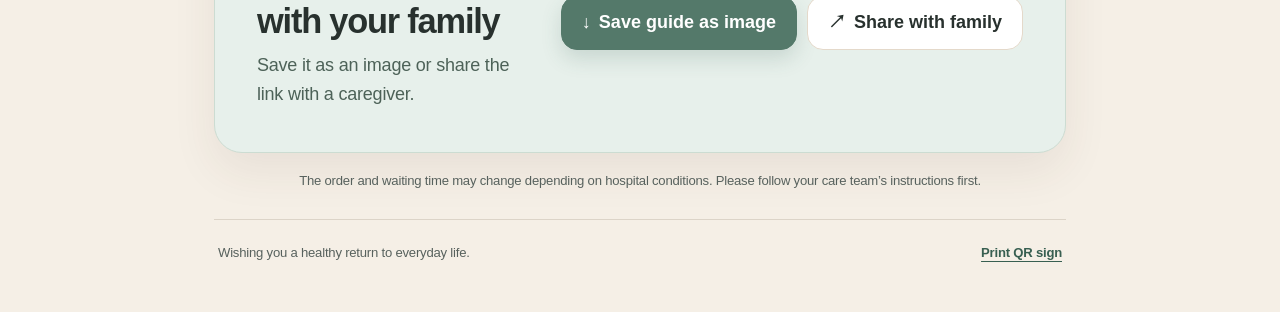
==== commit e7d24c9e: "feat: streamline discharge feedback flow" ====
--- a/discharge/index.html
+++ b/discharge/index.html
@@ -69,19 +69,6 @@
           <a href="tel:028534600" aria-label="02-853-4600 전화하기">02-853-4600</a>
           <span id="phoneHelp">심사가 끝나면 원무과에서 연락드립니다.</span>
         </div>
-      </section>
-
-      <section class="scan-card" aria-labelledby="scanTitle">
-        <div class="section-heading compact">
-          <span class="section-icon warm" aria-hidden="true">▦</span>
-          <div>
-            <p id="scanKicker" class="section-kicker">QR CODE</p>
-            <h2 id="scanTitle">QR 안내문 이용 방법</h2>
-          </div>
-        </div>
-        <p id="scanLead" class="section-lead">휴대폰으로 언제든 다시 볼 수 있습니다.</p>
-        <ol id="scanSteps" class="scan-steps"></ol>
-        <p id="scanTip" class="soft-note"></p>
       </section>
 
       <section class="guide-section" aria-labelledby="procedureTitle">
